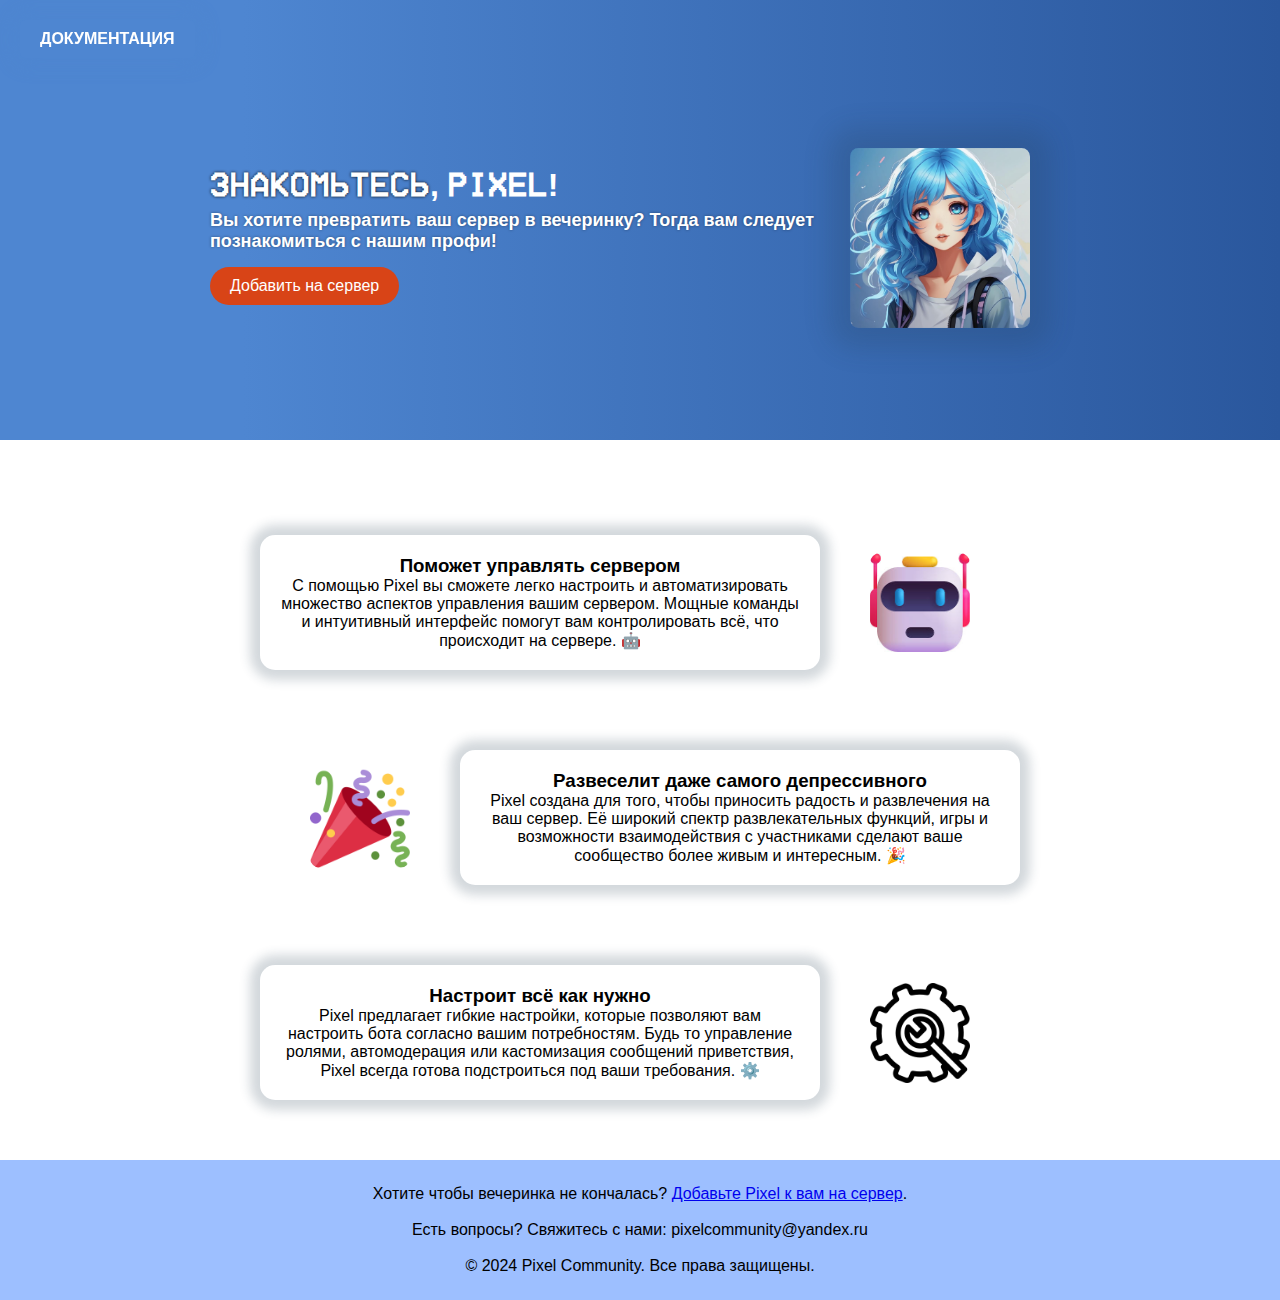
==== index.html @ ac5dfe02 "подстригаю газон" ====
<!DOCTYPE html>
<html lang="en">
<head>
    <meta charset="UTF-8">
    <meta name="viewport" content="width=device-width, initial-scale=1.0">
    <title>Pixel Bot</title>
    <link rel="icon" href="assets/icons/пихель.ico" type="image/x-icon">
    <link rel="stylesheet" href="index.css">
</head>
<body>
    <i class="fa-solid fa-angle-up has-text-white fa-2xl mt-5"></i>
    <header>
        <div class="nav-buttons">
            <a href="https://github.com/Pixel-Developer-Team/.github/blob/main/README.md">Документация</a>
        </div>
    </header>
    <div class="container">
        <div class="content">
            <div class="text">
                <div class="title">
                    <h1><span class="static-text" style="font-family: 'pixel'; text-shadow: 0px 0px 3px rgba(0,0,0,1);">Знакомьтесь</span>, <span class="animated-text" style="font-family: 'pixel';">Pixel</span>!</h1>
                    <h2 style="text-shadow: 0px 0px 3px rgba(0,0,0,0.4); font-size: 18px; margin-top: -15px; margin-right: 30px;">Вы хотите превратить ваш сервер в вечеринку? Тогда вам следует познакомиться с нашим профи!</h2>
                    <a href="https://discord.com/oauth2/authorize?client_id=1211230526204284938&permissions=8&scope=bot" class="joinbutton">Добавить на сервер</a>
                </div>   
            </div>
            <div class="avatar">
                <img src="assets/images/пихель.jpg" alt="Pixel Avatar" class="pixelavatar">
            </div>
        </div>
    </div>
    <div id="features" class="feat">
            <div class="feature">
                <div class="feature-content">
                    <h3>Поможет управлять сервером</h3>
                    <p>С помощью Pixel вы сможете легко настроить и автоматизировать множество аспектов управления вашим сервером. Мощные команды и интуитивный интерфейс помогут вам контролировать всё, что происходит на сервере. 🤖</p>
                </div>
                <img src="assets/images/робот.jpg" alt="Управлять сервером">
            </div>
            <div class="feature">
                <div class="feature-content">
                    <h3>Развеселит даже самого депрессивного</h3>
                    <p>Pixel создана для того, чтобы приносить радость и развлечения на ваш сервер. Её широкий спектр развлекательных функций, игры и возможности взаимодействия с участниками сделают ваше сообщество более живым и интересным. 🎉</p>
                </div>
                <img src="assets/images/хлопушка.png" alt="Развеселить">
            </div>
            <div class="feature">
                <div class="feature-content">
                    <h3>Настроит всё как нужно</h3>
                    <p>Pixel предлагает гибкие настройки, которые позволяют вам настроить бота согласно вашим потребностям. Будь то управление ролями, автомодерация или кастомизация сообщений приветствия, Pixel всегда готова подстроиться под ваши требования. ⚙️</p>
                </div>
                <img src="assets/images/шестерня.png" alt="Настроить">
            </div>
        </div>
    <footer style="background-color: rgb(157, 191, 255); margin-top: -50px; height: 100px; align-content: center; font-family:Verdana, Geneva, Tahoma, sans-serif">
        <span>
            Хотите чтобы вечеринка не кончалась? <a href="https://discord.com/oauth2/authorize?client_id=1211230526204284938&permissions=8&scope=bot">Добавьте Pixel к вам на сервер</a>.
        <br><br>Есть вопросы? Свяжитесь с нами: pixelcommunity@yandex.ru
        <br><br>© 2024 Pixel Community. Все права защищены.</span>
    </footer>
</body>
</html>
---- index.css ----
@font-face {
    font-family: 'pixel';
    src: url('assets/fonts/HomeVideo-Regular.otf');
}

html {
  scroll-behavior: smooth;
}

body {
    font-family: Arial, sans-serif;
    text-align: center;
    margin: 0;
    padding: 0;
}

.container {
    display: flex;
    flex-direction: column;
    min-height: 40vh;
    padding: 20px;
    background: rgb(78,134,209);
    background: linear-gradient(90deg, rgba(78,134,209,1) 19%, rgba(42,87,157,1) 100%);
    color: rgb(255, 255, 255);
    overflow-x: hidden;
}

#features {
    background-color: #ffffff;
    padding: 50px 20px;
    transition: background-color 1s ease;
    max-width: 800px;
    margin: 0 auto;
}

#features h2 {
    display: block;
    font-size: 24px;
    color: #333;
    margin-bottom: 20px;
    text-align: center;
}

.feature {
    display: flex;
    align-items: center;
    margin-bottom: 40px;
    margin-top: 25px;
    padding: 20px;
    background: #ffffff;
}

@keyframes slideLeftRight {
    0% {
        transform: translateX(-20%);
        opacity: 0;
    }
    50% {
        opacity: 0.8;
    }
    100% {
        transform: translateX(0);
        opacity: 1;
    }
}

@keyframes slideRightLeft {
    0% {
        transform: translateX(20%);
        opacity: 0;
    }
    50% {
        opacity: 0.8;
    }
    100% {
        transform: translateX(0);
        opacity: 1;
    }
}

.feature:nth-child(odd) {
    flex-direction: row;
    animation: slideRightLeft 1.3s ease-out;
}

.feature:nth-child(even) {
    flex-direction: row-reverse;
    animation: slideLeftRight 1.3s ease-out;
}

.feature-content {
    padding: 20px;
    text-align: center;
    flex: 1;
    color: rgb(0, 0, 0);
    border-radius: 15px;
    -webkit-box-shadow: 0px 0px 11px 10px rgba(34, 60, 80, 0.2);
    -moz-box-shadow: 0px 0px 11px 10px rgba(34, 60, 80, 0.2);
    box-shadow: 0px 0px 11px 10px rgba(34, 60, 80, 0.2);
}

.feature img {
    max-width: 100px;
    margin-right: 50px;
    margin-left: 50px;
}

.features_title {
    font-size: 30px;
}

h3, p {
    margin: 0;
}

header {
    padding: 20px 0;
    background: rgb(78,134,209);
    background: linear-gradient(90deg, rgba(78,134,209,1) 19%, rgba(42,87,157,1) 100%);
}

.nav-buttons {
    position: fixed;
    top: 20px;
    left: 20px;
    z-index: 1000;
}

.nav-buttons a {
    display: inline-block;
    padding: 10px 20px;
    margin-right: 10px;
    background-color: transparent;
    -webkit-box-shadow: 0px 0px 20px 5px rgba(78, 134, 209, 0.32);
    -moz-box-shadow: 0px 0px 20px 5px rgba(78, 134, 209, 0.32);
    box-shadow: 0px 0px 20px 5px rgba(78, 134, 209, 0.32);
    color: white;
    background-color: #4e86d1;
    font-family: 'Segoe UI', Tahoma, Geneva, Verdana, sans-serif;
    text-decoration: none;
    border-radius: 5px;
    animation: slideInFromTop 0.7s ease-in-out;
    transition: background-color 0.3s ease, color 0.3s ease;
    font-weight: bold;
    font-size: 16px;
    text-transform: uppercase;
}

.nav-buttons a:hover {
    background-color: #4d9ff1;
    -webkit-box-shadow: 0px 0px 14px 9px rgba(44, 122, 182, 0.2);
    -moz-box-shadow: 0px 0px 14px 9px rgba(44, 122, 182, 0.2);
    box-shadow: 0px 0px 14px 9px rgba(44, 122, 182, 0.2);
}

@keyframes slideInFromTop {
    0% {
        transform: translateY(-100%);
        opacity: 0;
    }
    100% {
        transform: translateY(0);
        opacity: 1;
    }
}

.content {
    flex: 1;
    display: flex;
    justify-content: stretch;
    align-items: center;
    text-align: left;
    margin: 0 auto;
    max-width: 900px;
}

.text {
    flex: 1;
    padding: 20px;
    text-align: center;
    color: white;
}

.title {
    margin-bottom: 30px;
    text-align: left;
    max-width: 800px;
    margin-left: auto;
    margin-right: auto;
}

.static-text {
    color: #ffffff;
}

.animated-text {
    animation: rainbow 12s infinite ease;
}

@keyframes rainbow {
    0% { color: red; }
    16.67% { color: orange; }
    33.33% { color: yellow; }
    50% { color: rgb(31, 250, 31); }
    66.67% { color: rgb(211, 184, 255); }
    83.33% { color: rgb(199, 56, 255); }
    100% { color: red; }
}

.avatar {
    flex: 1;
    max-width: 150px;
    text-align: center;
    border-radius: 8px;
}

img {
    max-width: 100%;
    height: auto;
    border-radius: 10px;
}

footer {
    background-color: rgba(0, 31, 63, 0.7);
    padding: 20px 0;
}

footer p {
    margin: 0;
}

.title {
    margin-bottom: 30px;
}

.avatar img {
    width: 100%;
    border-radius: 7px;
    overflow: hidden;
    margin-left: -150px;
}

.button {
    display: inline-block;
    padding: 10px 20px;
    background-color: #FF6666;
    color: white;
    text-decoration: none;
    border-radius: 5px;
    transition: background-color 0.2s ease-in;
}

.button:hover {
    background-color: #FF9999;
}

.joinbutton {
    display: inline-block;
    padding: 10px 20px;
    color: white;
    font-family: 'Gill Sans', 'Gill Sans MT', Calibri, 'Trebuchet MS', sans-serif;
    text-decoration: none;
    transition: all 0.3s ease;
    margin-left: 0;
    display: block;
    width: fit-content;
    border-radius: 30px;
    background: rgb(216, 68, 23);
}


.pixelavatar {
    -webkit-box-shadow: 0px 0px 22px 16px rgba(34, 60, 80, 0.2);
    -moz-box-shadow: 0px 0px 22px 16px rgba(34, 60, 80, 0.2);
    box-shadow: 0px 0px 22px 16px rgba(34, 60, 80, 0.2);
    transition: 0.6s ease;
    scale: 120%;
}

.pixelavatar:hover {
    scale: 115%;
    rotate: 1deg;
}
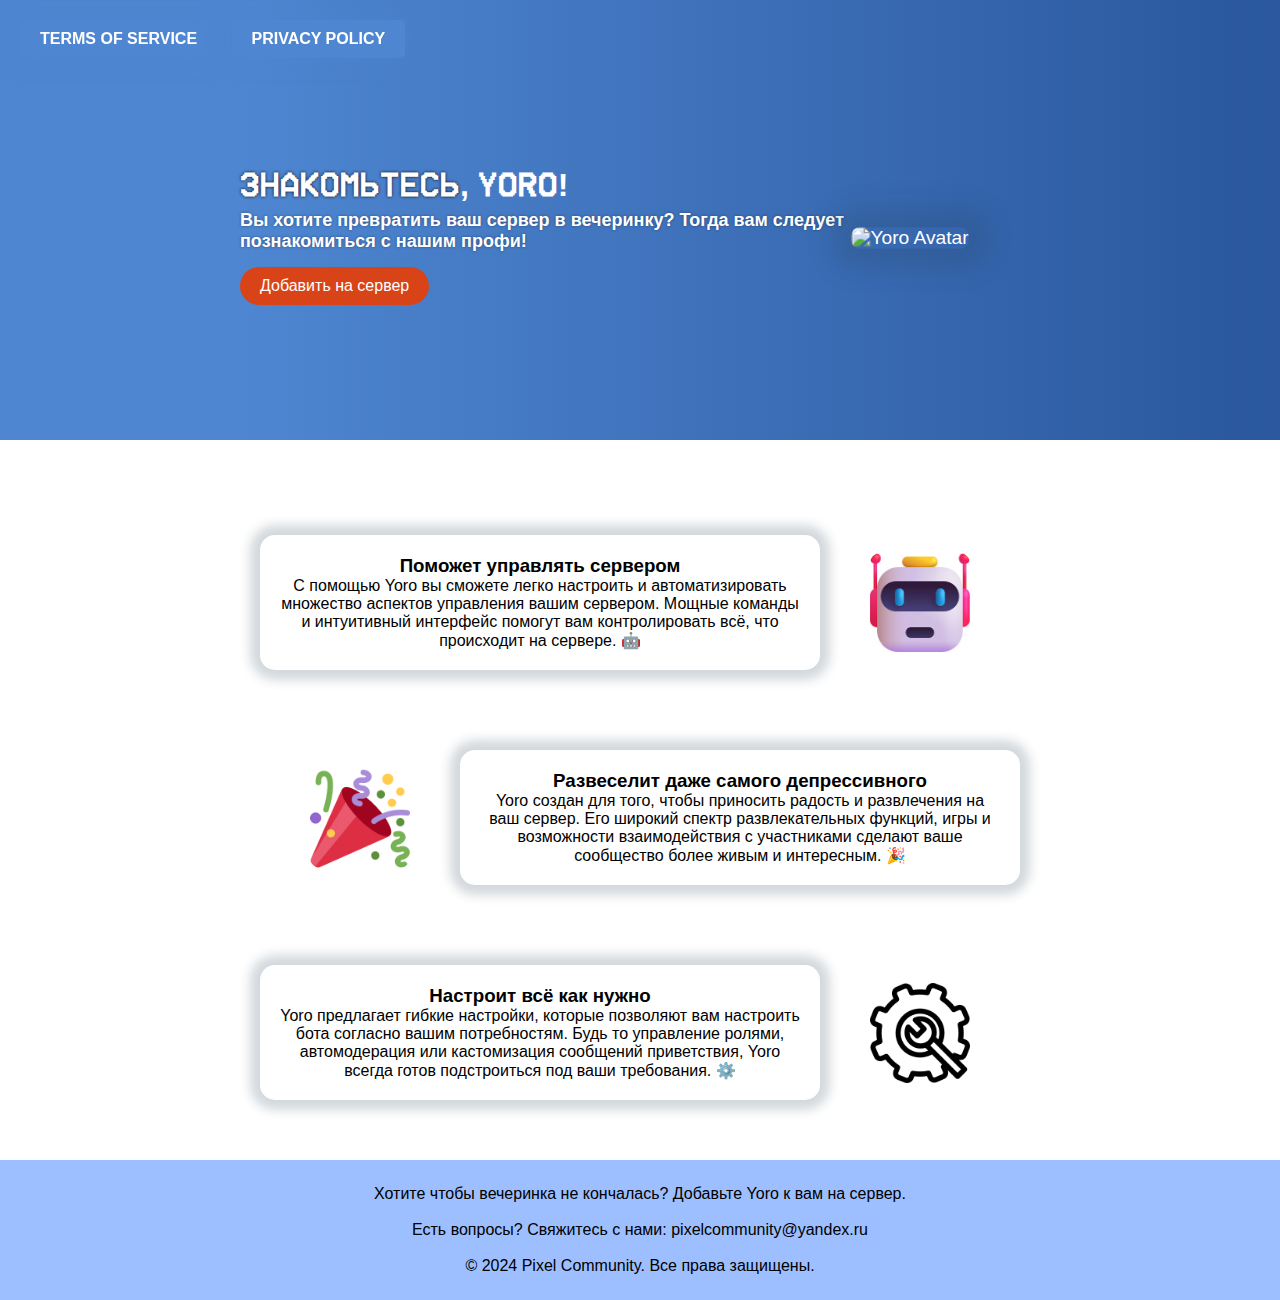
==== commit 98be1e91: "борщевик" ====
--- a/index.html
+++ b/index.html
@@ -3,28 +3,29 @@
 <head>
     <meta charset="UTF-8">
     <meta name="viewport" content="width=device-width, initial-scale=1.0">
-    <title>Pixel Bot</title>
-    <link rel="icon" href="assets/icons/пихель.ico" type="image/x-icon">
+    <title>Yoro Bot</title>
+    <link rel="icon" href="assets/icons/Йоро.ico" type="image/x-icon">
     <link rel="stylesheet" href="index.css">
 </head>
 <body>
     <i class="fa-solid fa-angle-up has-text-white fa-2xl mt-5"></i>
     <header>
         <div class="nav-buttons">
-            <a href="https://github.com/Pixel-Developer-Team/.github/blob/main/README.md">Документация</a>
+            <a href="https://github.com/Pixel-Developer-Team/.github/tree/main/Terms%20of%20Service">Terms of Service</a>
+            <a href="https://github.com/Pixel-Developer-Team/.github/blob/main/policy/README.md">Privacy Policy</a>
         </div>
     </header>
     <div class="container">
         <div class="content">
             <div class="text">
                 <div class="title">
-                    <h1><span class="static-text" style="font-family: 'pixel'; text-shadow: 0px 0px 3px rgba(0,0,0,1);">Знакомьтесь</span>, <span class="animated-text" style="font-family: 'pixel';">Pixel</span>!</h1>
+                    <h1><span class="static-text" style="font-family: 'pixel'; text-shadow: 0px 0px 3px rgba(0,0,0,1);">Знакомьтесь</span>, <span class="animated-text" style="font-family: 'pixel';">Yoro</span>!</h1>
                     <h2 style="text-shadow: 0px 0px 3px rgba(0,0,0,0.4); font-size: 18px; margin-top: -15px; margin-right: 30px;">Вы хотите превратить ваш сервер в вечеринку? Тогда вам следует познакомиться с нашим профи!</h2>
-                    <a href="https://discord.com/oauth2/authorize?client_id=1211230526204284938&permissions=8&scope=bot" class="joinbutton">Добавить на сервер</a>
+                    <a onclick="alert('Бот недоступен, т.к находится в разработке.')" class="joinbutton">Добавить на сервер</a>
                 </div>   
             </div>
             <div class="avatar">
-                <img src="assets/images/пихель.jpg" alt="Pixel Avatar" class="pixelavatar">
+                <img src="assets/images/Йоро.png" alt="Yoro Avatar" class="pixelavatar">
             </div>
         </div>
     </div>
@@ -32,28 +33,28 @@
             <div class="feature">
                 <div class="feature-content">
                     <h3>Поможет управлять сервером</h3>
-                    <p>С помощью Pixel вы сможете легко настроить и автоматизировать множество аспектов управления вашим сервером. Мощные команды и интуитивный интерфейс помогут вам контролировать всё, что происходит на сервере. 🤖</p>
+                    <p>С помощью Yoro вы сможете легко настроить и автоматизировать множество аспектов управления вашим сервером. Мощные команды и интуитивный интерфейс помогут вам контролировать всё, что происходит на сервере. 🤖</p>
                 </div>
                 <img src="assets/images/робот.jpg" alt="Управлять сервером">
             </div>
             <div class="feature">
                 <div class="feature-content">
                     <h3>Развеселит даже самого депрессивного</h3>
-                    <p>Pixel создана для того, чтобы приносить радость и развлечения на ваш сервер. Её широкий спектр развлекательных функций, игры и возможности взаимодействия с участниками сделают ваше сообщество более живым и интересным. 🎉</p>
+                    <p>Yoro создан для того, чтобы приносить радость и развлечения на ваш сервер. Его широкий спектр развлекательных функций, игры и возможности взаимодействия с участниками сделают ваше сообщество более живым и интересным. 🎉</p>
                 </div>
                 <img src="assets/images/хлопушка.png" alt="Развеселить">
             </div>
             <div class="feature">
                 <div class="feature-content">
                     <h3>Настроит всё как нужно</h3>
-                    <p>Pixel предлагает гибкие настройки, которые позволяют вам настроить бота согласно вашим потребностям. Будь то управление ролями, автомодерация или кастомизация сообщений приветствия, Pixel всегда готова подстроиться под ваши требования. ⚙️</p>
+                    <p>Yoro предлагает гибкие настройки, которые позволяют вам настроить бота согласно вашим потребностям. Будь то управление ролями, автомодерация или кастомизация сообщений приветствия, Yoro всегда готов подстроиться под ваши требования. ⚙️</p>
                 </div>
                 <img src="assets/images/шестерня.png" alt="Настроить">
             </div>
         </div>
     <footer style="background-color: rgb(157, 191, 255); margin-top: -50px; height: 100px; align-content: center; font-family:Verdana, Geneva, Tahoma, sans-serif">
         <span>
-            Хотите чтобы вечеринка не кончалась? <a href="https://discord.com/oauth2/authorize?client_id=1211230526204284938&permissions=8&scope=bot">Добавьте Pixel к вам на сервер</a>.
+            Хотите чтобы вечеринка не кончалась? <a onclick="alert('Бот недоступен, т.к находится в разработке.')">Добавьте Yoro к вам на сервер</a>.
         <br><br>Есть вопросы? Свяжитесь с нами: pixelcommunity@yandex.ru
         <br><br>© 2024 Pixel Community. Все права защищены.</span>
     </footer>
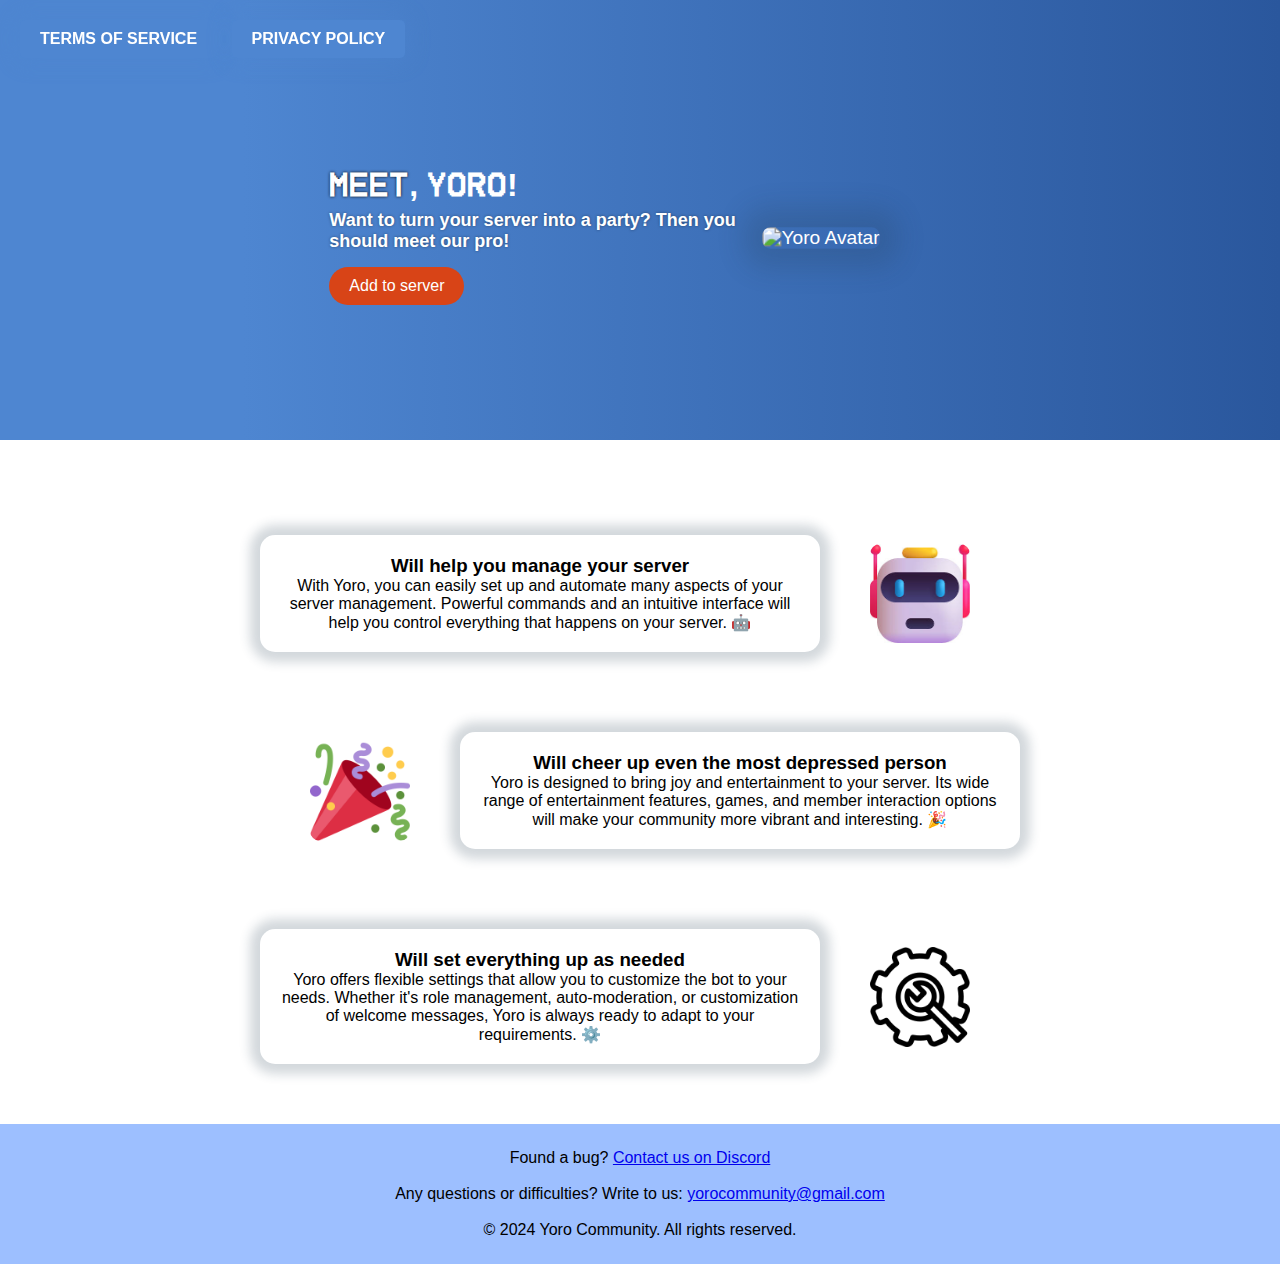
==== commit 6a067ff9: "фикс буковок" ====
--- a/index.html
+++ b/index.html
@@ -4,24 +4,24 @@
     <meta charset="UTF-8">
     <meta name="viewport" content="width=device-width, initial-scale=1.0">
     <title>Yoro Bot</title>
-    <link rel="icon" href="assets/icons/Йоро.ico" type="image/x-icon">
+    <link rel="icon" href="assets/icons/Yoro.ico" type="image/x-icon">
     <link rel="stylesheet" href="index.css">
 </head>
 <body>
     <i class="fa-solid fa-angle-up has-text-white fa-2xl mt-5"></i>
     <header>
         <div class="nav-buttons">
-            <a href="https://github.com/Pixel-Developer-Team/.github/tree/main/Terms%20of%20Service">Terms of Service</a>
-            <a href="https://github.com/Pixel-Developer-Team/.github/blob/main/policy/README.md">Privacy Policy</a>
+            <a href="policy/tos.html" target="_parent">Terms of Service</a>
+            <a href="policy/privacy.html" target="_parent">Privacy Policy</a>
         </div>
     </header>
     <div class="container">
         <div class="content">
             <div class="text">
                 <div class="title">
-                    <h1><span class="static-text" style="font-family: 'pixel'; text-shadow: 0px 0px 3px rgba(0,0,0,1);">Знакомьтесь</span>, <span class="animated-text" style="font-family: 'pixel';">Yoro</span>!</h1>
-                    <h2 style="text-shadow: 0px 0px 3px rgba(0,0,0,0.4); font-size: 18px; margin-top: -15px; margin-right: 30px;">Вы хотите превратить ваш сервер в вечеринку? Тогда вам следует познакомиться с нашим профи!</h2>
-                    <a onclick="alert('Бот недоступен, т.к находится в разработке.')" class="joinbutton">Добавить на сервер</a>
+                    <h1><span class="static-text" style="font-family: 'pixel'; text-shadow: 0px 0px 3px rgba(0,0,0,1);">Meet</span>, <span class="animated-text" style="font-family: 'pixel';">Yoro</span>!</h1>
+                    <h2 style="text-shadow: 0px 0px 3px rgba(0,0,0,0.4); font-size: 18px; margin-top: -15px; margin-right: 30px;">Want to turn your server into a party? Then you should meet our pro!</h2>
+                    <a onclick="alert('The bot is unavailable because it is under development.')" class="joinbutton">Add to server</a>
                 </div>   
             </div>
             <div class="avatar">
@@ -32,31 +32,31 @@
     <div id="features" class="feat">
             <div class="feature">
                 <div class="feature-content">
-                    <h3>Поможет управлять сервером</h3>
-                    <p>С помощью Yoro вы сможете легко настроить и автоматизировать множество аспектов управления вашим сервером. Мощные команды и интуитивный интерфейс помогут вам контролировать всё, что происходит на сервере. 🤖</p>
+                    <h3>Will help you manage your server</h3>
+                    <p>With Yoro, you can easily set up and automate many aspects of your server management. Powerful commands and an intuitive interface will help you control everything that happens on your server. 🤖</p>
                 </div>
                 <img src="assets/images/робот.jpg" alt="Управлять сервером">
             </div>
             <div class="feature">
                 <div class="feature-content">
-                    <h3>Развеселит даже самого депрессивного</h3>
-                    <p>Yoro создан для того, чтобы приносить радость и развлечения на ваш сервер. Его широкий спектр развлекательных функций, игры и возможности взаимодействия с участниками сделают ваше сообщество более живым и интересным. 🎉</p>
+                    <h3>Will cheer up even the most depressed person</h3>
+                    <p>Yoro is designed to bring joy and entertainment to your server. Its wide range of entertainment features, games, and member interaction options will make your community more vibrant and interesting. 🎉</p>
                 </div>
                 <img src="assets/images/хлопушка.png" alt="Развеселить">
             </div>
             <div class="feature">
                 <div class="feature-content">
-                    <h3>Настроит всё как нужно</h3>
-                    <p>Yoro предлагает гибкие настройки, которые позволяют вам настроить бота согласно вашим потребностям. Будь то управление ролями, автомодерация или кастомизация сообщений приветствия, Yoro всегда готов подстроиться под ваши требования. ⚙️</p>
+                    <h3>Will set everything up as needed</h3>
+                    <p>Yoro offers flexible settings that allow you to customize the bot to your needs. Whether it's role management, auto-moderation, or customization of welcome messages, Yoro is always ready to adapt to your requirements. ⚙️</p>
                 </div>
                 <img src="assets/images/шестерня.png" alt="Настроить">
             </div>
         </div>
     <footer style="background-color: rgb(157, 191, 255); margin-top: -50px; height: 100px; align-content: center; font-family:Verdana, Geneva, Tahoma, sans-serif">
         <span>
-            Хотите чтобы вечеринка не кончалась? <a onclick="alert('Бот недоступен, т.к находится в разработке.')">Добавьте Yoro к вам на сервер</a>.
-        <br><br>Есть вопросы? Свяжитесь с нами: pixelcommunity@yandex.ru
-        <br><br>© 2024 Pixel Community. Все права защищены.</span>
+             Found a bug? <a href="https://discord.gg/k2e6PCetBd">Contact us on Discord</a>
+        <br><br>Any questions or difficulties? Write to us: <a href="mailto:yorocommunity@gmail.com">yorocommunity@gmail.com</a>
+        <br><br>© 2024 Yoro Community. All rights reserved.</span>
     </footer>
 </body>
-</html>+</html>
